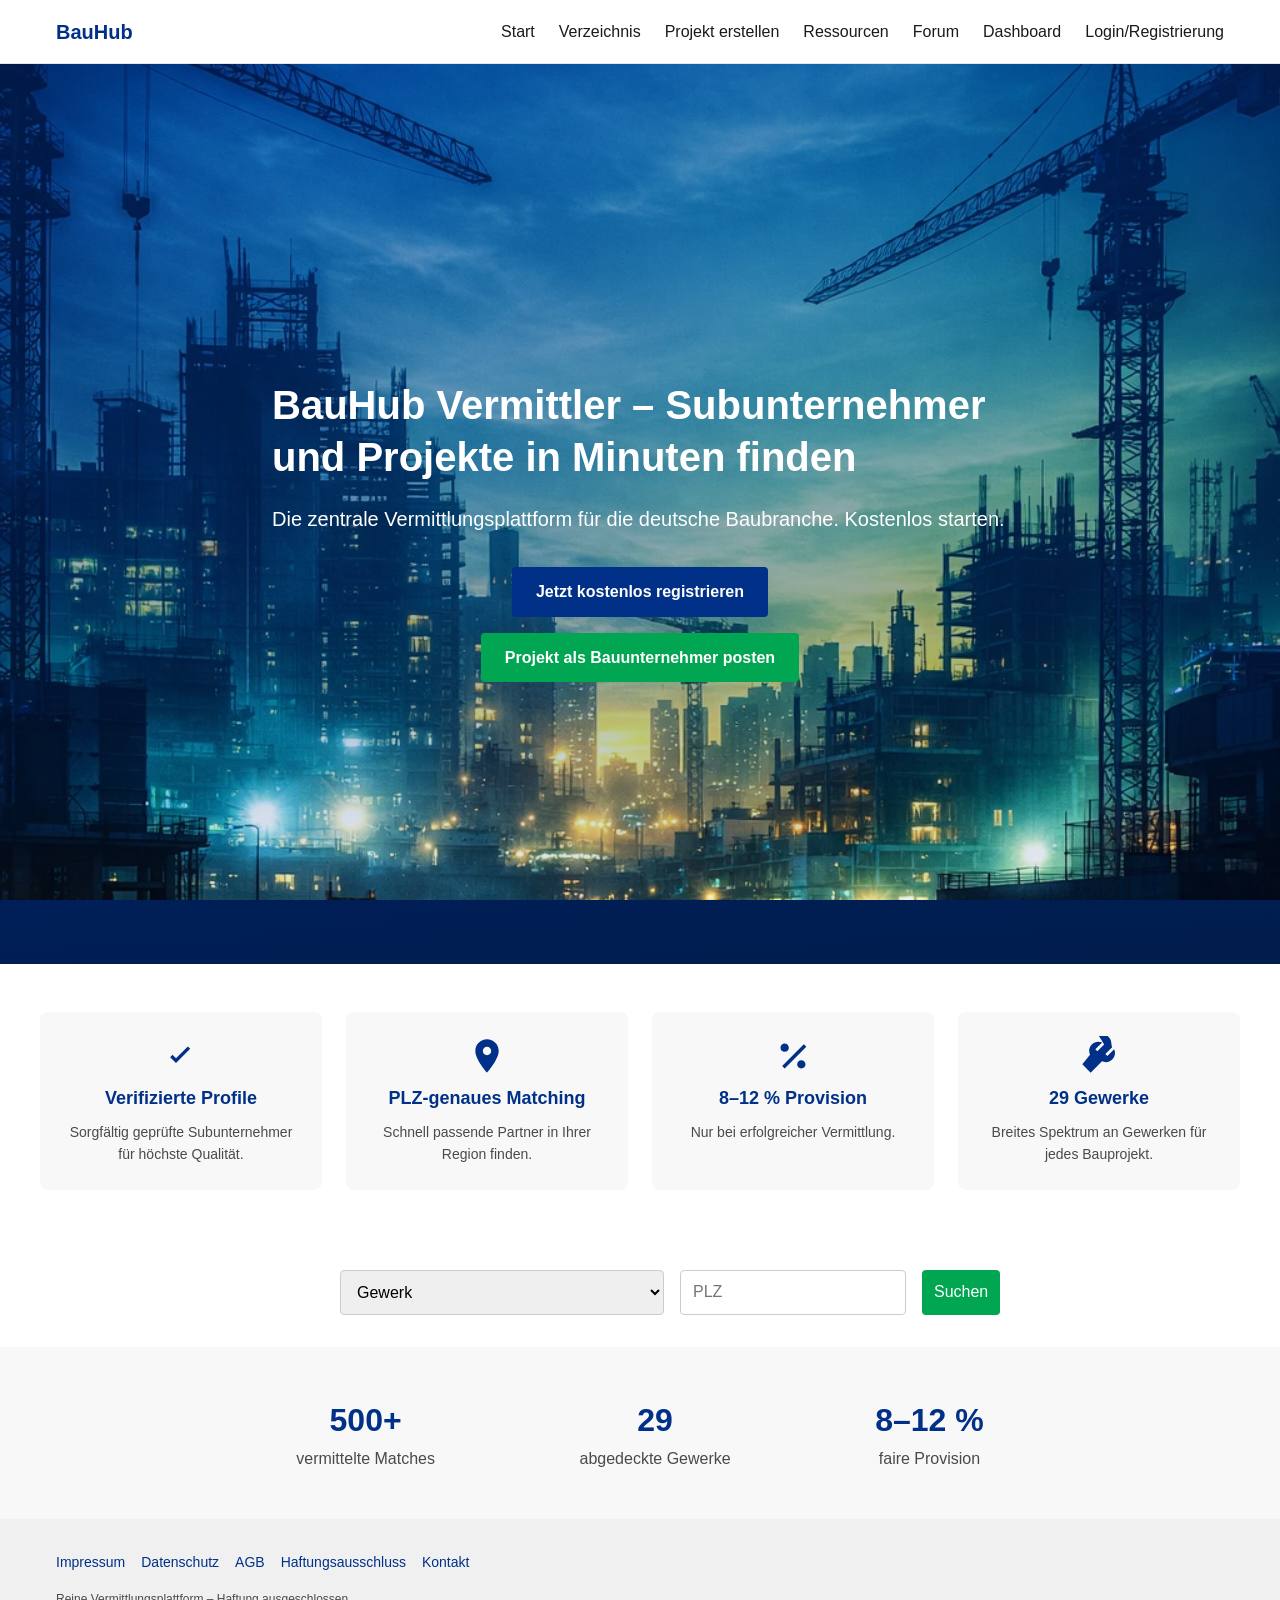
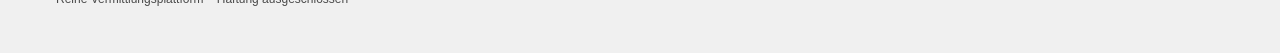
==== index.html @ 96013dd5 "Initial BauHub commit" ====
<!DOCTYPE html>
<html lang="de">
<head>
  <meta charset="UTF-8">
  <meta http-equiv="X-UA-Compatible" content="IE=edge">
  <meta name="viewport" content="width=device-width, initial-scale=1.0">
  <meta name="description" content="BauHub Vermittler – die zentrale Plattform für die Vermittlung von Subunternehmern und Bauprojekten in der deutschen Baubranche.">
  <title>BauHub Vermittler – Startseite</title>
  <link rel="stylesheet" href="css/style.css">
  <!-- Open Graph for social sharing -->
  <meta property="og:title" content="BauHub Vermittler">
  <meta property="og:description" content="Finde Subunternehmer und Bauprojekte in Minuten – PLZ-genaues Matching, verifizierte Profile und transparente Provision.">
  <meta property="og:image" content="images/hero-bg.png">
  <meta property="og:type" content="website">
  <meta property="og:url" content="/">
</head>
<body>
  <!-- Header -->
  <header role="banner">
    <div class="container nav">
      <a href="index.html" class="nav-logo">BauHub</a>
      <button class="nav-toggle" aria-label="Menü öffnen" aria-controls="primary-menu" aria-expanded="false">☰</button>
      <nav id="primary-menu" class="nav-menu" aria-label="Hauptmenü">
        <a href="index.html" aria-current="page">Start</a>
        <a href="verzeichnis.html">Verzeichnis</a>
        <a href="projekt-erstellen.html">Projekt erstellen</a>
        <a href="ressourcen.html">Ressourcen</a>
        <a href="forum.html">Forum</a>
        <a href="dashboard.html">Dashboard</a>
        <a href="login.html">Login/Registrierung</a>
      </nav>
    </div>
  </header>

  <!-- Hero Section -->
  <section class="hero" aria-labelledby="hero-heading">
    <div class="hero-content">
      <h1 id="hero-heading">BauHub Vermittler – Subunternehmer und Projekte in Minuten finden</h1>
      <p>Die zentrale Vermittlungsplattform für die deutsche Baubranche. Kostenlos starten.</p>
      <div class="cta">
        <a href="login.html" class="btn btn-primary" role="button">Jetzt kostenlos registrieren</a>
        <a href="projekt-erstellen.html" class="btn btn-accent" role="button">Projekt als Bauunternehmer posten</a>
      </div>
    </div>
  </section>

  <!-- Trust / Value Proposition Section -->
  <section class="trust-section">
    <div class="trust-grid">
      <div class="trust-card">
        <!-- Simple check icon -->
        <svg viewBox="0 0 24 24" aria-hidden="true" focusable="false"><path d="M9 16.2l-3.5-3.5 1.4-1.4L9 13.4l7.1-7.1 1.4 1.4z"></path></svg>
        <h3>Verifizierte Profile</h3>
        <p>Sorgfältig geprüfte Subunternehmer für höchste Qualität.</p>
      </div>
      <div class="trust-card">
        <!-- Map marker icon -->
        <svg viewBox="0 0 24 24" aria-hidden="true" focusable="false"><path d="M12 2C8.1 2 5 5.1 5 9c0 5.2 7 13 7 13s7-7.8 7-13c0-3.9-3.1-7-7-7zm0 9.5c-1.4 0-2.5-1.1-2.5-2.5S10.6 6.5 12 6.5s2.5 1.1 2.5 2.5S13.4 11.5 12 11.5z"></path></svg>
        <h3>PLZ‑genaues Matching</h3>
        <p>Schnell passende Partner in Ihrer Region finden.</p>
      </div>
      <div class="trust-card">
        <!-- Percent icon -->
        <svg viewBox="0 0 24 24" aria-hidden="true" focusable="false"><path d="M18.5 5l-13 13 1.5 1.5 13-13L18.5 5zM7 9.5C8.4 9.5 9.5 8.4 9.5 7S8.4 4.5 7 4.5 4.5 5.6 4.5 7 5.6 9.5 7 9.5zm10 10c1.4 0 2.5-1.1 2.5-2.5S18.4 14.5 17 14.5 14.5 15.6 14.5 17s1.1 2.5 2.5 2.5z"></path></svg>
        <h3>8–12 % Provision</h3>
        <p>Nur bei erfolgreicher Vermittlung.</p>
      </div>
      <div class="trust-card">
        <!-- Tools icon -->
        <svg viewBox="0 0 24 24" aria-hidden="true" focusable="false"><path d="M15.1 5.1c-.1 0-.1 0 0 0L11 9.2l-1.2-1.2 4.1-4.1c-.7-.3-1.5-.5-2.3-.5-3 0-5.5 2.5-5.5 5.5 0 .8.2 1.6.5 2.3L2 17l5 5 6.8-6.8c.7.3 1.5.5 2.3.5 3 0 5.5-2.5 5.5-5.5 0-.8-.2-1.6-.5-2.3l-4.1 4.1-1.2-1.2 4.1-4.1c-.3-.7-.5-1.5-.5-2.3 0-3-2.5-5.5-5.5-5.5-.8 0-1.6.2-2.3.5z"></path></svg>
        <h3>29 Gewerke</h3>
        <p>Breites Spektrum an Gewerken für jedes Bauprojekt.</p>
      </div>
    </div>
  </section>

  <!-- Search Section -->
  <section class="search-section" aria-labelledby="search-heading">
    <h2 id="search-heading" class="sr-only">Sofort nach Gewerken suchen</h2>
    <form class="search-form" role="search" action="verzeichnis.html" method="get">
      <select name="gewerk" aria-label="Gewerk auswählen">
        <option value="">Gewerk</option>
        <option value="Mauerer">Mauerer</option>
        <option value="Betonbauer">Beton- und Stahlbetonbauer</option>
        <option value="Zimmerer">Zimmerer</option>
        <option value="Dachdecker">Dachdecker</option>
        <option value="Elektriker">Elektriker</option>
        <option value="Sanitaer">Sanitär-, Heizungs- und Klimatechniker</option>
        <option value="Maler">Maler und Lackierer</option>
        <option value="Fliesenleger">Fliesen-, Platten- und Mosaikleger</option>
        <option value="Tiefbauer">Tiefbauer</option>
        <option value="Strassenbauer">Straßenbauer</option>
        <option value="Geruestbauer">Gerüstbauer</option>
        <option value="Tischler">Tischler</option>
        <option value="Stahlbauer">Stahl- und Metallbauer</option>
        <option value="Glasbauer">Glasbauer</option>
        <option value="Bodenleger">Bodenleger</option>
        <option value="Putzer">Putzer</option>
        <option value="Stuckateur">Stuckateur</option>
        <option value="Schlosser">Schlosser</option>
        <option value="Klempner">Klempner</option>
        <option value="Gartenbauer">Garten- und Landschaftsbauer</option>
        <option value="Rohrleitungsbauer">Rohrleitungsbauer</option>
        <option value="Isolierer">Isolierer</option>
        <option value="Fassadenbauer">Fassadenbauer</option>
        <option value="Energieberater">Energieberater</option>
        <option value="Nachhaltigkeitsberater">Nachhaltigkeitsberater</option>
        <option value="Baugeraete">Baugeräteführer</option>
        <option value="Statiker">Statiker / Tragwerksplanung</option>
        <option value="Altbausanierung">Altbausanierung</option>
        <option value="Bauleitung">Bauleitung</option>
      </select>
      <input type="text" name="plz" placeholder="PLZ" aria-label="Postleitzahl">
      <button type="submit">Suchen</button>
    </form>
  </section>

  <!-- Stats Section -->
  <section class="stats-section">
    <div class="stats-grid">
      <div>
        <div class="stat">500+</div>
        <div class="stat-label">vermittelte Matches</div>
      </div>
      <div>
        <div class="stat">29</div>
        <div class="stat-label">abgedeckte Gewerke</div>
      </div>
      <div>
        <div class="stat">8–12 %</div>
        <div class="stat-label">faire Provision</div>
      </div>
    </div>
  </section>

  <!-- Footer -->
  <footer role="contentinfo">
    <div class="container">
      <nav class="footer-links" aria-label="Footer">
        <a href="impressum.html">Impressum</a>
        <a href="datenschutz.html">Datenschutz</a>
        <a href="agb.html">AGB</a>
        <a href="haftungsausschluss.html">Haftungsausschluss</a>
        <a href="contact.html">Kontakt</a>
      </nav>
      <p class="disclaimer">Reine Vermittlungsplattform – Haftung ausgeschlossen</p>
    </div>
  </footer>

  <script>
    // Mobile navigation toggle
    const navToggle = document.querySelector('.nav-toggle');
    const navMenu = document.querySelector('.nav-menu');
    navToggle.addEventListener('click', () => {
      const expanded = navToggle.getAttribute('aria-expanded') === 'true' || false;
      navToggle.setAttribute('aria-expanded', !expanded);
      navMenu.classList.toggle('hidden');
    });
  </script>
</body>
</html>
---- css/style.css ----
/*
 * BauHub Vermittler – global stylesheet
 *
 * This stylesheet defines the colour palette, typography and
 * responsive layout rules for the BauHub Vermittler website.
 * It follows a mobile‑first approach and provides breakpoints
 * at 768 px (tablet) and 1024 px (desktop). All fonts use the
 * Inter typeface and relative units for scalability. WCAG 2.2
 * Level AA contrast ratios are taken into account throughout.
 */

/* Colour variables */
:root {
  --primary: #003087; /* Bau‑Blau */
  --accent: #00A651; /* Grüner Akzent für Nachhaltigkeit */
  --neutral: #4A4A4A; /* Grau für Textelemente */
  --bg: #FFFFFF; /* Hintergrund weiss */
  --text: #1A1A1A; /* Primäre Textfarbe */
  --link-hover: #00A651;

  /* Additional colours for gradient animation */
  --primary-dark: #001f5b;
  --blue-darker: #001a40;
}

/* Typography */
@import url('https://fonts.googleapis.com/css2?family=Inter:wght@400;700&family=Poppins:wght@400;700&display=swap');

html {
  font-size: 100%; /* 16px default */
  box-sizing: border-box;
}

*, *::before, *::after {
  box-sizing: inherit;
}

body {
  margin: 0;
  padding: 0;
  font-family: 'Inter', sans-serif;
  font-size: 1rem;
  line-height: 1.6;
  /* Use a subtle animated gradient background across all pages with only blue tones */
  background: linear-gradient(-45deg, var(--primary), var(--primary-dark), var(--blue-darker), var(--primary-dark));
  background-size: 400% 400%;
  animation: bodyGradient 20s ease infinite;
  color: var(--text);
  min-height: 100vh;
  display: flex;
  flex-direction: column;
}

/* Headings use Poppins for a refined appearance */
h1, h2, h3, h4, h5, h6 {
  font-family: 'Poppins', sans-serif;
  color: var(--primary);
}

@keyframes bodyGradient {
  0% {
    background-position: 0% 50%;
  }
  50% {
    background-position: 100% 50%;
  }
  100% {
    background-position: 0% 50%;
  }
}

a {
  color: var(--primary);
  text-decoration: none;
  transition: color 0.2s ease;
}

a:hover,
a:focus {
  color: var(--link-hover);
}

/* Header / Navigation */
header {
  position: sticky;
  top: 0;
  height: 4rem; /* 64 px */
  background-color: var(--bg);
  border-bottom: 1px solid #e5e5e5;
  display: flex;
  align-items: center;
  z-index: 1000;
}

.container {
  width: 100%;
  max-width: 1200px;
  margin: 0 auto;
  padding: 0 1rem;
}

.nav {
  display: flex;
  align-items: center;
  justify-content: space-between;
}

.nav-logo {
  font-size: 1.25rem;
  font-weight: 700;
  color: var(--primary);
}

/* When the logo contains an image, constrain its height for consistent navigation appearance */
.nav-logo img {
  height: 2.5rem;
  width: auto;
  display: inline-block;
  vertical-align: middle;
}

.nav-menu {
  display: none;
  flex-direction: column;
  gap: 1rem;
}

.nav-menu a {
  font-weight: 500;
  color: var(--text);
}

.nav-toggle {
  font-size: 1.5rem;
  cursor: pointer;
  border: none;
  background: none;
  color: var(--primary);
}

/* Desktop menu */
@media (min-width: 768px) {
  .nav-menu {
    display: flex;
    flex-direction: row;
    gap: 1.5rem;
  }
  .nav-toggle {
    display: none;
  }
}

/* Hero section */
.hero {
  position: relative;
  /* High‑end hero with background image and animated gradient overlay */
  background-image: url('../images/hero-highend.webp');
  background-size: cover;
  background-position: center;
  background-attachment: fixed;
  color: #fff;
  min-height: 100vh;
  display: flex;
  align-items: center;
  justify-content: center;
  text-align: center;
  padding: 4rem 1rem;
  overflow: hidden;
}

@media (min-width: 768px) {
  .hero {
    text-align: left;
  }
}

.hero::before {
  content: "";
  position: absolute;
  top: 0;
  left: 0;
  right: 0;
  bottom: 0;
  /* Blue gradient overlay fading out towards the bottom to reveal more of the background image */
  background: linear-gradient(to bottom, rgba(0,48,135,0.8) 0%, rgba(0,48,135,0.6) 60%, rgba(0,48,135,0) 100%);
  opacity: 0.65;
}

@keyframes heroGradient {
  0% {
    background-position: 0% 50%;
  }
  50% {
    background-position: 100% 50%;
  }
  100% {
    background-position: 0% 50%;
  }
}

.hero-content {
  position: relative;
  max-width: 800px;
  padding: 2rem;
}

.hero h1 {
  font-family: 'Poppins', sans-serif;
  font-size: 2.5rem;
  line-height: 1.3;
  margin-bottom: 1rem;
  font-weight: 700;
  color: #fff;
}

.hero p {
  font-size: 1.25rem;
  margin-bottom: 2rem;
  color: #fff;
}

.hero .cta {
  display: flex;
  flex-direction: column;
  gap: 1rem;
  align-items: center;
}

.btn {
  display: inline-flex;
  align-items: center;
  justify-content: center;
  padding: 0.75rem 1.5rem;
  font-size: 1rem;
  font-weight: 600;
  border-radius: 4px;
  border: none;
  cursor: pointer;
  transition: background-color 0.3s ease;
}

.btn-primary {
  background-color: var(--primary);
  color: #fff;
}

.btn-primary:hover {
  background-color: #002060;
}

.btn-accent {
  background-color: var(--accent);
  color: #fff;
}

.btn-accent:hover {
  background-color: #008c47;
}

/* Trust section */
.trust-section {
  background-color: var(--bg);
  padding: 3rem 1rem;
}

.trust-grid {
  display: grid;
  grid-template-columns: repeat(1, 1fr);
  gap: 1.5rem;
  max-width: 1200px;
  margin: 0 auto;
}

.trust-card {
  background-color: #f8f8f8;
  padding: 1.5rem;
  border-radius: 8px;
  display: flex;
  flex-direction: column;
  align-items: center;
  text-align: center;
  gap: 0.5rem;
}

.trust-card svg {
  width: 2.5rem;
  height: 2.5rem;
  fill: var(--primary);
}

.trust-card h3 {
  margin: 0;
  font-size: 1.125rem;
  font-weight: 600;
}

.trust-card p {
  margin: 0;
  font-size: 0.875rem;
  color: var(--neutral);
}

@media (min-width: 768px) {
  .trust-grid {
    grid-template-columns: repeat(2, 1fr);
  }
}

@media (min-width: 1024px) {
  .trust-grid {
    grid-template-columns: repeat(4, 1fr);
  }
}

/* Search section */
.search-section {
  padding: 2rem 1rem;
  background-color: var(--bg);
  display: flex;
  justify-content: center;
}

.search-form {
  display: flex;
  flex-direction: column;
  gap: 1rem;
  width: 100%;
  max-width: 600px;
}

.search-form select,
.search-form input[type="text"],
.search-form button {
  padding: 0.75rem;
  border: 1px solid #ccc;
  border-radius: 4px;
  font-size: 1rem;
}

.search-form button {
  background-color: var(--accent);
  color: #fff;
  border: none;
  cursor: pointer;
}

.search-form button:hover {
  background-color: #008c47;
}

@media (min-width: 768px) {
  .search-form {
    flex-direction: row;
  }
  .search-form select,
  .search-form input[type="text"],
  .search-form button {
    flex: 1;
  }
  .search-form button {
    max-width: 150px;
  }
}

/* Stats section */
.stats-section {
  padding: 3rem 1rem;
  background-color: #f8f8f8;
  text-align: center;
}

.stats-grid {
  display: flex;
  flex-direction: column;
  gap: 2rem;
  max-width: 800px;
  margin: 0 auto;
}

.stat {
  font-size: 2rem;
  font-weight: 700;
  color: var(--primary);
}

.stat-label {
  font-size: 1rem;
  color: var(--neutral);
}

@media (min-width: 768px) {
  .stats-grid {
    flex-direction: row;
    justify-content: space-around;
  }
}

/* Footer */
footer {
  margin-top: auto;
  background-color: #f0f0f0;
  padding: 2rem 1rem;
  font-size: 0.875rem;
  color: var(--neutral);
}

/* Verzeichnis Page */
.directory {
  display: flex;
  flex-direction: column;
}

.sidebar {
  background-color: #f8f8f8;
  padding: 1rem;
  border-bottom: 1px solid #e5e5e5;
}

.filter-group {
  margin-bottom: 1rem;
}

.filter-group label {
  display: block;
  margin-bottom: 0.5rem;
  font-weight: 600;
}

.filter-group select,
.filter-group input,
.filter-group button {
  width: 100%;
  padding: 0.5rem;
  border: 1px solid #ccc;
  border-radius: 4px;
  font-size: 1rem;
}

.directory-content {
  padding: 1rem;
}

/* Heading on pages with dark gradient backgrounds */
.directory-content > h1,
.dashboard-container > h1,
.forum-container > h1,
.profile-container > h1,
.auth-container > h1,
.wizard > h1 {
  color: #fff;
}

.cards-grid {
  display: grid;
  grid-template-columns: repeat(1, 1fr);
  gap: 1rem;
}

.card {
  background-color: #fff;
  border: 1px solid #e5e5e5;
  border-radius: 8px;
  overflow: hidden;
  display: flex;
  flex-direction: column;
}

.card img {
  width: 100%;
  height: 0;
  padding-bottom: 56.25%; /* 16:9 Ratio */
  object-fit: cover;
}

.card-content {
  padding: 1rem;
  display: flex;
  flex-direction: column;
  gap: 0.5rem;
}

.badges {
  display: flex;
  flex-wrap: wrap;
  gap: 0.25rem;
}

.badge {
  background-color: var(--primary);
  color: #fff;
  padding: 0.25rem 0.5rem;
  border-radius: 4px;
  font-size: 0.75rem;
}

.rating {
  color: var(--accent);
  font-size: 0.875rem;
}

.availability {
  font-size: 0.875rem;
  color: var(--neutral);
}

.card button {
  margin-top: auto;
  align-self: flex-start;
  padding: 0.5rem 1rem;
  background-color: var(--accent);
  color: #fff;
  border: none;
  border-radius: 4px;
  cursor: pointer;
}

.card button:hover {
  background-color: #008c47;
}

@media (min-width: 768px) {
  .directory {
    flex-direction: row;
  }
  .sidebar {
    width: 280px;
    border-right: 1px solid #e5e5e5;
    border-bottom: none;
    height: 100vh;
    position: sticky;
    top: 4rem; /* below header */
  }
  .directory-content {
    flex: 1;
  }
  .cards-grid {
    grid-template-columns: repeat(2, 1fr);
  }
}

@media (min-width: 1024px) {
  .cards-grid {
    grid-template-columns: repeat(3, 1fr);
  }
}

footer .footer-links {
  display: flex;
  flex-direction: column;
  gap: 0.5rem;
  margin-bottom: 1rem;
}

footer .footer-links a {
  color: var(--primary);
  font-weight: 500;
}

footer .disclaimer {
  font-size: 0.75rem;
}

@media (min-width: 768px) {
  footer .footer-links {
    flex-direction: row;
    gap: 1rem;
  }
}

/* Utility classes */
.hidden {
  display: none;
}

/* Wizard for Projekt erstellen */
.wizard {
  max-width: 800px;
  margin: 0 auto;
  padding: 1rem;
}

.step-indicator {
  display: flex;
  justify-content: space-between;
  margin-bottom: 1.5rem;
}

.step-indicator div {
  flex: 1;
  text-align: center;
  position: relative;
}

.step-indicator div::before {
  content: attr(data-step);
  display: inline-block;
  width: 2rem;
  height: 2rem;
  line-height: 2rem;
  border-radius: 50%;
  background-color: #e0e0e0;
  color: var(--text);
  margin-bottom: 0.25rem;
}

.step-indicator div.active::before {
  background-color: var(--accent);
  color: #fff;
}

.step-indicator div + div::after {
  content: '';
  position: absolute;
  top: 1rem;
  left: -50%;
  width: 100%;
  height: 2px;
  background-color: #e0e0e0;
  z-index: -1;
}

.step-indicator div.active + div::after {
  background-color: var(--accent);
}

.wizard form {
  display: flex;
  flex-direction: column;
  gap: 1rem;
}

.wizard label {
  font-weight: 600;
}

.wizard input[type="text"],
.wizard input[type="number"],
.wizard input[type="date"],
.wizard input[type="file"],
.wizard select,
.wizard textarea {
  width: 100%;
  padding: 0.5rem;
  border: 1px solid #ccc;
  border-radius: 4px;
  font-size: 1rem;
}

.wizard textarea {
  min-height: 120px;
  resize: vertical;
}

.wizard .buttons {
  display: flex;
  justify-content: space-between;
  margin-top: 1rem;
}

.wizard .buttons button {
  padding: 0.75rem 1.5rem;
  border: none;
  border-radius: 4px;
  font-size: 1rem;
  font-weight: 600;
  cursor: pointer;
}

.wizard .buttons .btn-prev {
  background-color: #ccc;
  color: var(--text);
}

.wizard .buttons .btn-next,
.wizard .buttons .btn-submit {
  background-color: var(--primary);
  color: #fff;
}

.wizard .buttons .btn-next:hover,
.wizard .buttons .btn-submit:hover {
  background-color: #002060;
}

/* Projekt Detail */
.project-header {
  background-color: #f8f8f8;
  padding: 1rem;
  border-bottom: 1px solid #e5e5e5;
}

.project-header h1 {
  margin: 0;
  font-size: 1.5rem;
  font-weight: 700;
}

.project-meta {
  display: flex;
  flex-wrap: wrap;
  gap: 1rem;
  margin-top: 0.5rem;
}

.project-meta span {
  font-size: 0.875rem;
  color: var(--neutral);
}

.project-body {
  padding: 1rem;
  max-width: 800px;
  margin: 0 auto;
}

.carousel {
  display: flex;
  overflow-x: auto;
  gap: 1rem;
  margin-bottom: 1rem;
}
.carousel img {
  width: 300px;
  height: 180px;
  object-fit: cover;
  border-radius: 8px;
}

.requirements {
  list-style-type: disc;
  padding-left: 1.5rem;
}

.apply-btn {
  padding: 0.75rem 1.5rem;
  background-color: var(--accent);
  color: #fff;
  border: none;
  border-radius: 4px;
  cursor: pointer;
}

.apply-btn:hover {
  background-color: #008c47;
}

.modal {
  position: fixed;
  top: 0;
  left: 0;
  width: 100%;
  height: 100%;
  background-color: rgba(0, 0, 0, 0.6);
  display: flex;
  align-items: center;
  justify-content: center;
  z-index: 2000;
}

.modal-content {
  background-color: #fff;
  padding: 1.5rem;
  border-radius: 8px;
  max-width: 500px;
  width: 100%;
}

.modal-content textarea {
  width: 100%;
  min-height: 100px;
  margin-bottom: 1rem;
}

.modal-content .modal-actions {
  display: flex;
  justify-content: flex-end;
  gap: 1rem;
}

.modal-content button {
  padding: 0.5rem 1rem;
  border: none;
  border-radius: 4px;
  font-size: 1rem;
  cursor: pointer;
}

.modal-content .btn-cancel {
  background-color: #ccc;
}

.modal-content .btn-submit {
  background-color: var(--primary);
  color: #fff;
}

/* Forum */
.forum-container {
  max-width: 1000px;
  margin: 0 auto;
  padding: 1rem;
}

.forum-tabs {
  display: flex;
  border-bottom: 1px solid #e5e5e5;
  margin-bottom: 1rem;
}

.forum-tabs button {
  flex: 1;
  padding: 0.75rem 1rem;
  background: none;
  border: none;
  font-weight: 600;
  cursor: pointer;
  border-bottom: 3px solid transparent;
}

.forum-tabs button.active {
  border-color: var(--accent);
  color: var(--accent);
}

.forum-thread {
  border: 1px solid #e5e5e5;
  border-radius: 8px;
  padding: 1rem;
  margin-bottom: 1rem;
  background-color: #fff;
}

.forum-thread h3 {
  margin-top: 0;
  margin-bottom: 0.5rem;
}

.forum-thread p {
  margin: 0;
}

.new-post {
  margin-top: 2rem;
}
.new-post input[type="text"],
.new-post textarea {
  width: 100%;
  padding: 0.5rem;
  border: 1px solid #ccc;
  border-radius: 4px;
  margin-bottom: 0.5rem;
}

.new-post button {
  padding: 0.5rem 1rem;
  background-color: var(--primary);
  color: #fff;
  border: none;
  border-radius: 4px;
  cursor: pointer;
}
.new-post button:hover {
  background-color: #002060;
}

/* Dashboard */
.dashboard-container {
  max-width: 1000px;
  margin: 0 auto;
  padding: 1rem;
}

.dashboard-tabs {
  display: flex;
  border-bottom: 1px solid #e5e5e5;
  margin-bottom: 1rem;
}

.dashboard-tabs button {
  flex: 1;
  padding: 0.75rem 1rem;
  background: none;
  border: none;
  font-weight: 600;
  cursor: pointer;
  border-bottom: 3px solid transparent;
}

.dashboard-tabs button.active {
  border-color: var(--accent);
  color: var(--accent);
}

.dashboard-panel {
  display: none;
}

.dashboard-panel.active {
  display: block;
}

table {
  width: 100%;
  border-collapse: collapse;
}

table th, table td {
  padding: 0.75rem;
  border: 1px solid #e5e5e5;
  text-align: left;
}

table th {
  background-color: #f8f8f8;
  font-weight: 600;
}

.premium-banner {
  margin: 1rem 0;
  padding: 1rem;
  background-color: #fff4e5;
  border-left: 4px solid #f5a623;
  border-radius: 4px;
}

.premium-banner h2 {
  margin-top: 0;
  margin-bottom: 0.5rem;
}

/* Login / Registrierung */
.auth-container {
  max-width: 600px;
  margin: 0 auto;
  padding: 1rem;
}

.auth-tabs {
  display: flex;
  border-bottom: 1px solid #e5e5e5;
  margin-bottom: 1rem;
}

.auth-tabs button {
  flex: 1;
  padding: 0.75rem 1rem;
  background: none;
  border: none;
  font-weight: 600;
  cursor: pointer;
  border-bottom: 3px solid transparent;
}

.auth-tabs button.active {
  border-color: var(--accent);
  color: var(--accent);
}

.auth-panel {
  display: none;
}

.auth-panel.active {
  display: block;
}

.auth-panel form {
  display: flex;
  flex-direction: column;
  gap: 0.75rem;
}

.auth-panel form input,
.auth-panel form select {
  padding: 0.5rem;
  border: 1px solid #ccc;
  border-radius: 4px;
  font-size: 1rem;
}

.auth-panel form label {
  font-weight: 600;
}

.auth-panel form button {
  padding: 0.75rem 1.5rem;
  background-color: var(--primary);
  color: #fff;
  border: none;
  border-radius: 4px;
  cursor: pointer;
}

.auth-panel form button:hover {
  background-color: #002060;
}

/* Profil Seiten */
.profile-container {
  max-width: 800px;
  margin: 0 auto;
  padding: 1rem;
}

.profile-header {
  display: flex;
  flex-direction: column;
  align-items: center;
  text-align: center;
  gap: 1rem;
  margin-bottom: 2rem;
}

.profile-header img {
  width: 150px;
  height: 150px;
  border-radius: 50%;
  object-fit: cover;
}

.references {
  display: grid;
  grid-template-columns: repeat(1, 1fr);
  gap: 1rem;
}

.reference-card {
  background-color: #f8f8f8;
  padding: 1rem;
  border-radius: 8px;
}

.ratings {
  margin-top: 1rem;
}

.ratings span {
  color: var(--accent);
  font-size: 1.25rem;
}

@media (min-width: 768px) {
  .references {
    grid-template-columns: repeat(2, 1fr);
  }
}

.sr-only {
  position: absolute;
  width: 1px;
  height: 1px;
  padding: 0;
  margin: -1px;
  overflow: hidden;
  clip: rect(0, 0, 0, 0);
  white-space: nowrap;
  border: 0;
}
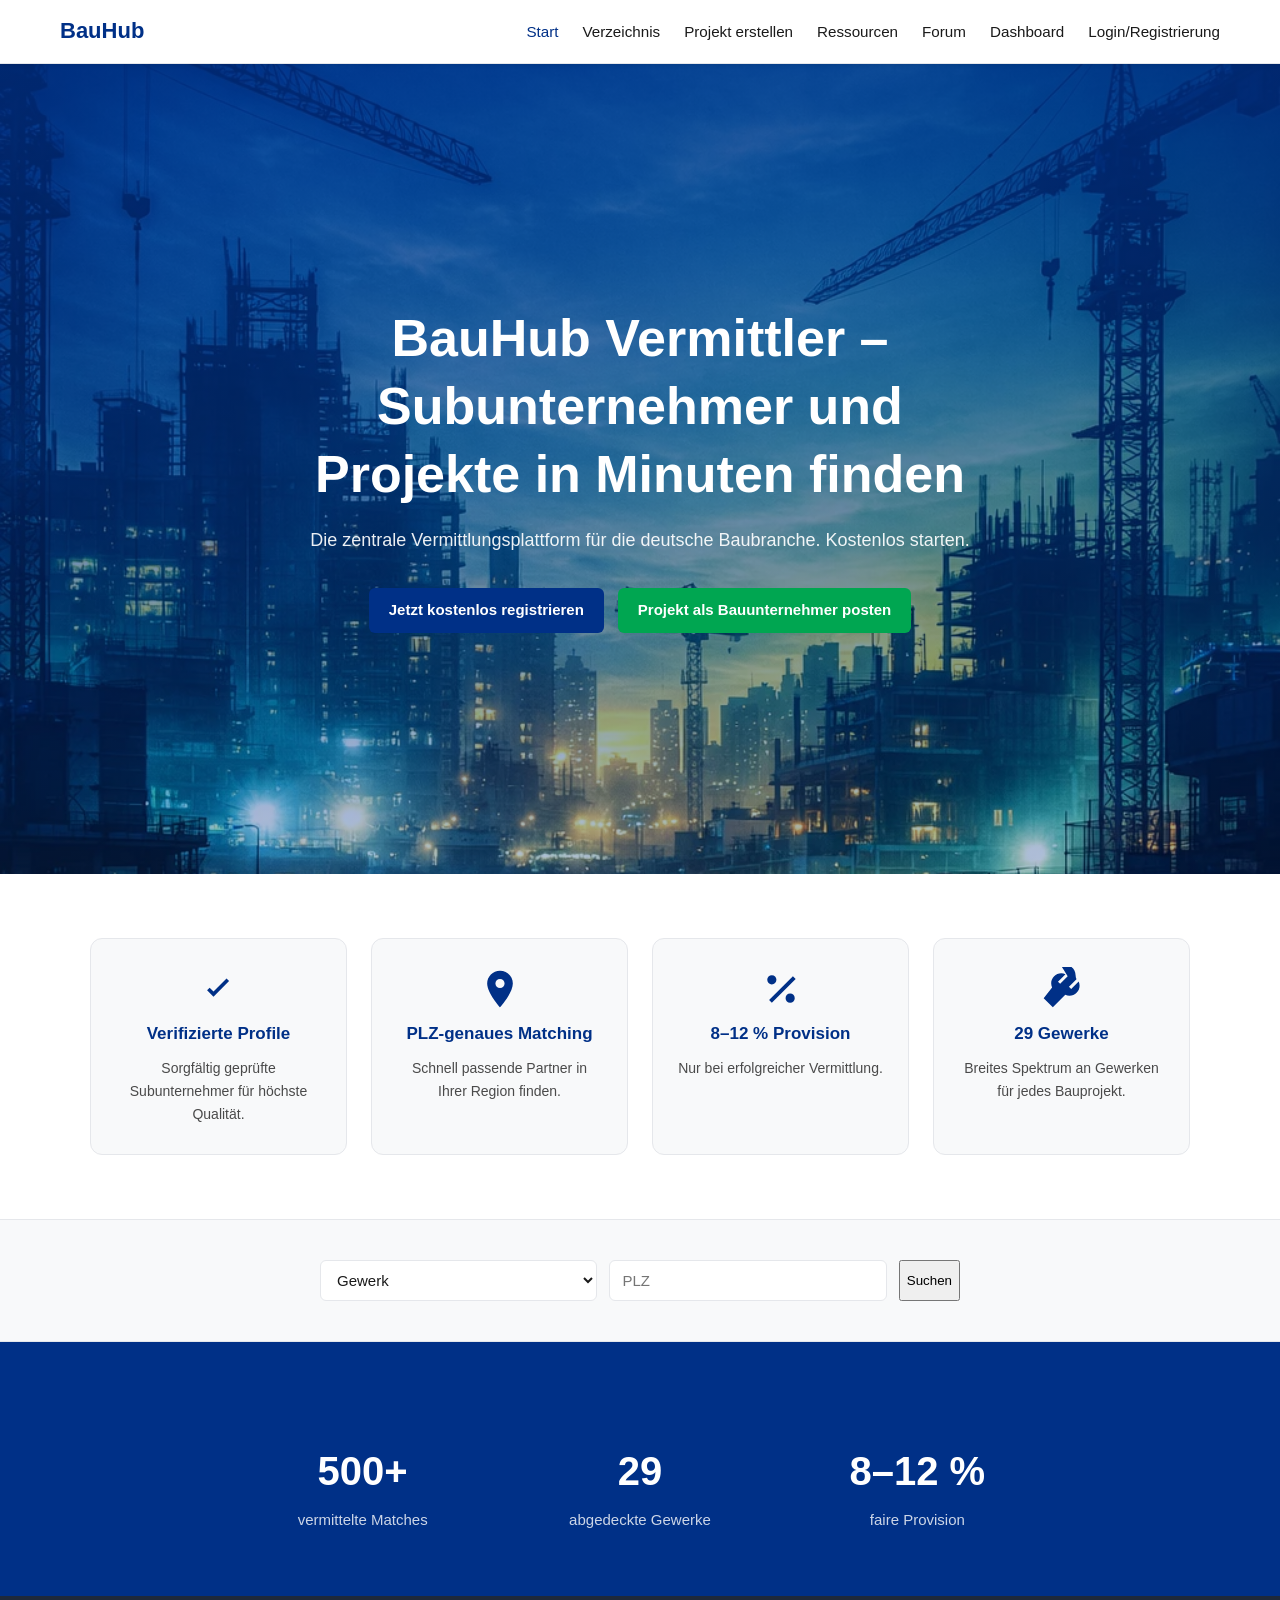
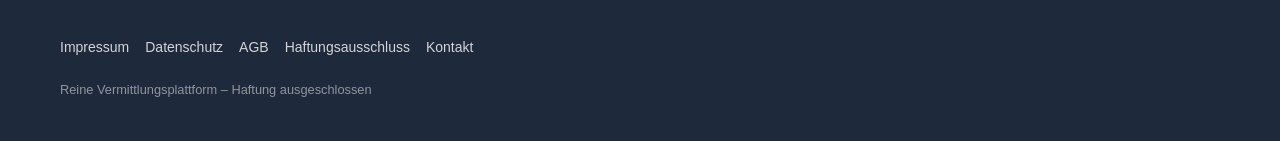
==== commit 240bb452: "Vollständige UI-Überarbeitung: Lesbarkeit, Struktur, Bugfixes - CSS komplett überarbeitet: konsisten" ====
--- a/index.html
+++ b/index.html
@@ -154,7 +154,7 @@
     navToggle.addEventListener('click', () => {
       const expanded = navToggle.getAttribute('aria-expanded') === 'true' || false;
       navToggle.setAttribute('aria-expanded', !expanded);
-      navMenu.classList.toggle('hidden');
+      navMenu.classList.toggle('open');
     });
   </script>
 </body>
--- a/css/style.css
+++ b/css/style.css
@@ -1,133 +1,142 @@
 /*
- * BauHub Vermittler – global stylesheet
- *
- * This stylesheet defines the colour palette, typography and
- * responsive layout rules for the BauHub Vermittler website.
- * It follows a mobile‑first approach and provides breakpoints
- * at 768 px (tablet) and 1024 px (desktop). All fonts use the
- * Inter typeface and relative units for scalability. WCAG 2.2
- * Level AA contrast ratios are taken into account throughout.
+ * BauHub – Globales Stylesheet
+ * Mobile-first, WCAG 2.2 AA Kontrast, Inter + Poppins
  */
 
-/* Colour variables */
+/* ── Farben ─────────────────────────────────────────── */
 :root {
-  --primary: #003087; /* Bau‑Blau */
-  --accent: #00A651; /* Grüner Akzent für Nachhaltigkeit */
-  --neutral: #4A4A4A; /* Grau für Textelemente */
-  --bg: #FFFFFF; /* Hintergrund weiss */
-  --text: #1A1A1A; /* Primäre Textfarbe */
-  --link-hover: #00A651;
-
-  /* Additional colours for gradient animation */
+  --primary:      #003087;
   --primary-dark: #001f5b;
-  --blue-darker: #001a40;
-}
-
-/* Typography */
-@import url('https://fonts.googleapis.com/css2?family=Inter:wght@400;700&family=Poppins:wght@400;700&display=swap');
-
-html {
-  font-size: 100%; /* 16px default */
-  box-sizing: border-box;
-}
-
-*, *::before, *::after {
-  box-sizing: inherit;
-}
+  --accent:       #00A651;
+  --accent-dark:  #008c47;
+  --neutral:      #4A4A4A;
+  --bg:           #FFFFFF;
+  --bg-subtle:    #F8F9FA;
+  --bg-muted:     #F1F3F5;
+  --text:         #1A1A1A;
+  --text-muted:   #6B7280;
+  --border:       #E5E7EB;
+  --shadow:       0 1px 4px rgba(0,0,0,0.10);
+  --shadow-md:    0 4px 16px rgba(0,0,0,0.12);
+  --radius:       6px;
+  --radius-lg:    12px;
+}
+
+/* ── Basis ───────────────────────────────────────────── */
+@import url('https://fonts.googleapis.com/css2?family=Inter:wght@400;500;600&family=Poppins:wght@600;700&display=swap');
+
+html { font-size: 100%; box-sizing: border-box; scroll-behavior: smooth; }
+*, *::before, *::after { box-sizing: inherit; }
 
 body {
   margin: 0;
   padding: 0;
   font-family: 'Inter', sans-serif;
   font-size: 1rem;
-  line-height: 1.6;
-  /* Use a subtle animated gradient background across all pages with only blue tones */
-  background: linear-gradient(-45deg, var(--primary), var(--primary-dark), var(--blue-darker), var(--primary-dark));
+  line-height: 1.65;
+  color: var(--text);
+  background: linear-gradient(-45deg, var(--primary), var(--primary-dark), #001a40, var(--primary-dark));
   background-size: 400% 400%;
   animation: bodyGradient 20s ease infinite;
-  color: var(--text);
   min-height: 100vh;
   display: flex;
   flex-direction: column;
 }
 
-/* Headings use Poppins for a refined appearance */
+@keyframes bodyGradient {
+  0%   { background-position: 0% 50%; }
+  50%  { background-position: 100% 50%; }
+  100% { background-position: 0% 50%; }
+}
+
 h1, h2, h3, h4, h5, h6 {
   font-family: 'Poppins', sans-serif;
   color: var(--primary);
-}
-
-@keyframes bodyGradient {
-  0% {
-    background-position: 0% 50%;
-  }
-  50% {
-    background-position: 100% 50%;
-  }
-  100% {
-    background-position: 0% 50%;
-  }
-}
-
-a {
-  color: var(--primary);
-  text-decoration: none;
-  transition: color 0.2s ease;
-}
-
-a:hover,
-a:focus {
-  color: var(--link-hover);
-}
-
-/* Header / Navigation */
-header {
-  position: sticky;
-  top: 0;
-  height: 4rem; /* 64 px */
-  background-color: var(--bg);
-  border-bottom: 1px solid #e5e5e5;
-  display: flex;
-  align-items: center;
-  z-index: 1000;
+  line-height: 1.3;
+  margin-top: 0;
+}
+
+a { color: var(--primary); text-decoration: none; transition: color 0.2s; }
+a:hover, a:focus { color: var(--accent); text-decoration: underline; }
+
+img { max-width: 100%; height: auto; display: block; }
+
+/* ── Layout-Wrapper ──────────────────────────────────── */
+main {
+  flex: 1;
+  background: var(--bg);
 }
 
 .container {
   width: 100%;
   max-width: 1200px;
   margin: 0 auto;
-  padding: 0 1rem;
+  padding: 0 1.25rem;
+}
+
+/* ── Header / Navigation ─────────────────────────────── */
+header[role="banner"] {
+  position: sticky;
+  top: 0;
+  height: 4rem;
+  background: var(--bg);
+  border-bottom: 1px solid var(--border);
+  box-shadow: var(--shadow);
+  display: flex;
+  align-items: center;
+  z-index: 1000;
 }
 
 .nav {
   display: flex;
   align-items: center;
   justify-content: space-between;
+  gap: 1rem;
 }
 
 .nav-logo {
-  font-size: 1.25rem;
+  font-family: 'Poppins', sans-serif;
+  font-size: 1.375rem;
   font-weight: 700;
   color: var(--primary);
-}
-
-/* When the logo contains an image, constrain its height for consistent navigation appearance */
-.nav-logo img {
-  height: 2.5rem;
-  width: auto;
-  display: inline-block;
-  vertical-align: middle;
-}
+  text-decoration: none;
+  display: flex;
+  align-items: center;
+  gap: 0.5rem;
+}
+
+.nav-logo img { height: 2.25rem; width: auto; }
 
 .nav-menu {
   display: none;
   flex-direction: column;
-  gap: 1rem;
-}
+  gap: 0.5rem;
+  position: absolute;
+  top: 4rem;
+  left: 0;
+  right: 0;
+  background: var(--bg);
+  border-bottom: 1px solid var(--border);
+  padding: 1rem 1.25rem;
+  box-shadow: var(--shadow-md);
+}
+
+.nav-menu.open { display: flex; }
 
 .nav-menu a {
   font-weight: 500;
   color: var(--text);
+  padding: 0.375rem 0;
+  font-size: 0.95rem;
+  text-decoration: none;
+  border-bottom: 2px solid transparent;
+  transition: color 0.2s, border-color 0.2s;
+}
+
+.nav-menu a:hover,
+.nav-menu a[aria-current="page"] {
+  color: var(--primary);
+  border-color: var(--primary);
 }
 
 .nav-toggle {
@@ -136,186 +145,394 @@
   border: none;
   background: none;
   color: var(--primary);
-}
-
-/* Desktop menu */
+  padding: 0.25rem;
+  line-height: 1;
+}
+
 @media (min-width: 768px) {
   .nav-menu {
-    display: flex;
+    display: flex !important;
     flex-direction: row;
+    position: static;
+    background: none;
+    border: none;
+    padding: 0;
+    box-shadow: none;
     gap: 1.5rem;
   }
-  .nav-toggle {
-    display: none;
-  }
-}
-
-/* Hero section */
+  .nav-menu a { padding: 0; border-bottom: none; }
+  .nav-toggle { display: none; }
+}
+
+/* ── Buttons ─────────────────────────────────────────── */
+.btn {
+  display: inline-flex;
+  align-items: center;
+  justify-content: center;
+  gap: 0.375rem;
+  padding: 0.625rem 1.25rem;
+  font-size: 0.9375rem;
+  font-weight: 600;
+  border-radius: var(--radius);
+  border: none;
+  cursor: pointer;
+  text-decoration: none;
+  transition: background-color 0.2s, transform 0.1s;
+  white-space: nowrap;
+}
+
+.btn:active { transform: scale(0.98); }
+.btn-primary { background: var(--primary); color: #fff; }
+.btn-primary:hover { background: var(--primary-dark); color: #fff; text-decoration: none; }
+.btn-accent  { background: var(--accent);  color: #fff; }
+.btn-accent:hover  { background: var(--accent-dark); color: #fff; text-decoration: none; }
+.btn-outline {
+  background: transparent;
+  color: var(--primary);
+  border: 2px solid var(--primary);
+}
+.btn-outline:hover { background: var(--primary); color: #fff; text-decoration: none; }
+.btn-muted { background: var(--bg-muted); color: var(--neutral); }
+.btn-muted:hover { background: var(--border); }
+.btn-sm { padding: 0.375rem 0.75rem; font-size: 0.8125rem; }
+
+/* ── Formulare ───────────────────────────────────────── */
+label {
+  display: block;
+  font-weight: 600;
+  font-size: 0.9rem;
+  margin-bottom: 0.35rem;
+  color: var(--text);
+}
+
+input[type="text"],
+input[type="email"],
+input[type="password"],
+input[type="number"],
+input[type="date"],
+input[type="file"],
+input[type="range"],
+select,
+textarea {
+  width: 100%;
+  padding: 0.6rem 0.75rem;
+  border: 1.5px solid var(--border);
+  border-radius: var(--radius);
+  font-size: 0.9375rem;
+  font-family: 'Inter', sans-serif;
+  color: var(--text);
+  background: var(--bg);
+  transition: border-color 0.2s, box-shadow 0.2s;
+}
+
+input:focus, select:focus, textarea:focus {
+  outline: none;
+  border-color: var(--primary);
+  box-shadow: 0 0 0 3px rgba(0,48,135,0.15);
+}
+
+select[multiple] { min-height: 7rem; padding: 0.4rem; }
+
+textarea { min-height: 100px; resize: vertical; }
+
+input[type="range"] {
+  padding: 0;
+  border: none;
+  background: none;
+  cursor: pointer;
+  accent-color: var(--primary);
+}
+
+input[type="checkbox"],
+input[type="radio"] {
+  width: 1.1rem;
+  height: 1.1rem;
+  cursor: pointer;
+  accent-color: var(--primary);
+  flex-shrink: 0;
+}
+
+.field {
+  display: flex;
+  flex-direction: column;
+  gap: 0.25rem;
+  margin-bottom: 1rem;
+}
+
+.field-hint {
+  font-size: 0.8125rem;
+  color: var(--text-muted);
+  margin-top: 0.25rem;
+}
+
+.checkbox-row {
+  display: flex;
+  align-items: center;
+  gap: 0.5rem;
+  cursor: pointer;
+}
+
+.checkbox-row label { margin: 0; font-weight: 500; cursor: pointer; }
+
+output {
+  font-weight: 700;
+  color: var(--primary);
+}
+
+/* ── Cards ───────────────────────────────────────────── */
+.card {
+  background: var(--bg);
+  border: 1px solid var(--border);
+  border-radius: var(--radius-lg);
+  overflow: hidden;
+  display: flex;
+  flex-direction: column;
+  box-shadow: var(--shadow);
+  transition: box-shadow 0.2s, transform 0.2s;
+}
+
+.card:hover { box-shadow: var(--shadow-md); transform: translateY(-2px); }
+
+.card img {
+  width: 100%;
+  aspect-ratio: 16/9;
+  object-fit: cover;
+}
+
+.card-content {
+  padding: 1.25rem;
+  display: flex;
+  flex-direction: column;
+  gap: 0.5rem;
+  flex: 1;
+}
+
+.card-content h3 { margin: 0; font-size: 1.0625rem; }
+
+.badges {
+  display: flex;
+  flex-wrap: wrap;
+  gap: 0.375rem;
+}
+
+.badge {
+  display: inline-block;
+  background: var(--primary);
+  color: #fff;
+  padding: 0.2rem 0.6rem;
+  border-radius: 4px;
+  font-size: 0.75rem;
+  font-weight: 600;
+}
+
+.badge-verified { background: var(--accent); }
+.badge-premium  { background: #d97706; }
+
+.rating  { color: var(--accent); font-size: 0.875rem; font-weight: 600; }
+.availability { font-size: 0.875rem; color: var(--text-muted); }
+
+.cards-grid {
+  display: grid;
+  grid-template-columns: 1fr;
+  gap: 1.25rem;
+}
+
+@media (min-width: 640px)  { .cards-grid { grid-template-columns: repeat(2, 1fr); } }
+@media (min-width: 1024px) { .cards-grid { grid-template-columns: repeat(3, 1fr); } }
+
+/* ── Tabellen ────────────────────────────────────────── */
+.table-wrapper { overflow-x: auto; border-radius: var(--radius-lg); border: 1px solid var(--border); }
+
+table { width: 100%; border-collapse: collapse; }
+
+table th,
+table td {
+  padding: 0.75rem 1rem;
+  border-bottom: 1px solid var(--border);
+  text-align: left;
+  font-size: 0.9rem;
+  vertical-align: middle;
+}
+
+table tr:last-child td { border-bottom: none; }
+
+table th {
+  background: var(--bg-subtle);
+  font-weight: 600;
+  font-size: 0.8125rem;
+  text-transform: uppercase;
+  letter-spacing: 0.04em;
+  color: var(--neutral);
+}
+
+table tr:hover td { background: var(--bg-subtle); }
+
+/* ── Tabs ────────────────────────────────────────────── */
+.tabs {
+  display: flex;
+  border-bottom: 2px solid var(--border);
+  margin-bottom: 1.5rem;
+  gap: 0;
+  overflow-x: auto;
+}
+
+.tabs button {
+  flex: 1;
+  min-width: 8rem;
+  padding: 0.75rem 1rem;
+  background: none;
+  border: none;
+  border-bottom: 3px solid transparent;
+  margin-bottom: -2px;
+  font-weight: 600;
+  font-size: 0.9rem;
+  cursor: pointer;
+  color: var(--neutral);
+  white-space: nowrap;
+  transition: color 0.2s, border-color 0.2s;
+}
+
+.tabs button:hover { color: var(--primary); }
+.tabs button.active { border-color: var(--accent); color: var(--accent); }
+
+.tab-panel { display: none; }
+.tab-panel.active { display: block; }
+
+/* ── Badges / Status Chips ───────────────────────────── */
+.status-chip {
+  display: inline-block;
+  padding: 0.2rem 0.6rem;
+  border-radius: 20px;
+  font-size: 0.75rem;
+  font-weight: 600;
+}
+
+.status-offen     { background: #dcfce7; color: #166534; }
+.status-in-arbeit { background: #dbeafe; color: #1d4ed8; }
+.status-abgeschlossen { background: #f1f5f9; color: #64748b; }
+.status-ausstehend { background: #fef9c3; color: #92400e; }
+
+/* ── Benachrichtigungen / Alerts ─────────────────────── */
+.alert {
+  padding: 0.875rem 1.25rem;
+  border-radius: var(--radius);
+  font-size: 0.9rem;
+  display: none;
+  margin-bottom: 1rem;
+}
+
+.alert.show { display: block; }
+.alert-success { background: #dcfce7; color: #166534; border: 1px solid #86efac; }
+.alert-error   { background: #fee2e2; color: #991b1b; border: 1px solid #fca5a5; }
+.alert-info    { background: #dbeafe; color: #1e40af; border: 1px solid #93c5fd; }
+.alert-warning { background: #fff7ed; color: #9a3412; border: 1px solid #fdba74; }
+
+/* Toast */
+.toast {
+  position: fixed;
+  bottom: 1.5rem;
+  right: 1.5rem;
+  padding: 0.875rem 1.25rem;
+  border-radius: var(--radius);
+  font-size: 0.9rem;
+  font-weight: 500;
+  box-shadow: var(--shadow-md);
+  z-index: 9999;
+  max-width: 360px;
+  animation: toastIn 0.3s ease;
+}
+
+@keyframes toastIn { from { opacity: 0; transform: translateY(1rem); } to { opacity: 1; transform: none; } }
+
+/* ── Hero ────────────────────────────────────────────── */
 .hero {
   position: relative;
-  /* High‑end hero with background image and animated gradient overlay */
   background-image: url('../images/hero-highend.webp');
   background-size: cover;
   background-position: center;
   background-attachment: fixed;
   color: #fff;
-  min-height: 100vh;
+  min-height: 90vh;
   display: flex;
   align-items: center;
   justify-content: center;
   text-align: center;
-  padding: 4rem 1rem;
+  padding: 5rem 1.25rem;
   overflow: hidden;
-}
-
-@media (min-width: 768px) {
-  .hero {
-    text-align: left;
-  }
 }
 
 .hero::before {
   content: "";
   position: absolute;
-  top: 0;
-  left: 0;
-  right: 0;
-  bottom: 0;
-  /* Blue gradient overlay fading out towards the bottom to reveal more of the background image */
-  background: linear-gradient(to bottom, rgba(0,48,135,0.8) 0%, rgba(0,48,135,0.6) 60%, rgba(0,48,135,0) 100%);
-  opacity: 0.65;
-}
-
-@keyframes heroGradient {
-  0% {
-    background-position: 0% 50%;
-  }
-  50% {
-    background-position: 100% 50%;
-  }
-  100% {
-    background-position: 0% 50%;
-  }
+  inset: 0;
+  background: linear-gradient(to bottom, rgba(0,48,135,0.82) 0%, rgba(0,48,135,0.55) 60%, rgba(0,48,135,0.3) 100%);
 }
 
 .hero-content {
   position: relative;
-  max-width: 800px;
-  padding: 2rem;
+  max-width: 760px;
+  padding: 1.5rem;
 }
 
 .hero h1 {
   font-family: 'Poppins', sans-serif;
-  font-size: 2.5rem;
-  line-height: 1.3;
-  margin-bottom: 1rem;
+  font-size: clamp(2rem, 5vw, 3.25rem);
   font-weight: 700;
   color: #fff;
-}
-
-.hero p {
-  font-size: 1.25rem;
-  margin-bottom: 2rem;
-  color: #fff;
-}
+  margin-bottom: 1rem;
+}
+
+.hero p { font-size: 1.125rem; color: rgba(255,255,255,0.92); margin-bottom: 2rem; }
 
 .hero .cta {
   display: flex;
   flex-direction: column;
-  gap: 1rem;
-  align-items: center;
-}
-
-.btn {
-  display: inline-flex;
-  align-items: center;
-  justify-content: center;
-  padding: 0.75rem 1.5rem;
-  font-size: 1rem;
-  font-weight: 600;
-  border-radius: 4px;
-  border: none;
-  cursor: pointer;
-  transition: background-color 0.3s ease;
-}
-
-.btn-primary {
-  background-color: var(--primary);
-  color: #fff;
-}
-
-.btn-primary:hover {
-  background-color: #002060;
-}
-
-.btn-accent {
-  background-color: var(--accent);
-  color: #fff;
-}
-
-.btn-accent:hover {
-  background-color: #008c47;
-}
-
-/* Trust section */
-.trust-section {
-  background-color: var(--bg);
-  padding: 3rem 1rem;
-}
+  gap: 0.875rem;
+  align-items: center;
+}
+
+@media (min-width: 600px) {
+  .hero .cta { flex-direction: row; justify-content: center; }
+}
+
+/* ── Trust-Sektion (Startseite) ──────────────────────── */
+.trust-section { background: var(--bg); padding: 4rem 1.25rem; }
 
 .trust-grid {
   display: grid;
-  grid-template-columns: repeat(1, 1fr);
+  grid-template-columns: 1fr;
   gap: 1.5rem;
-  max-width: 1200px;
+  max-width: 1100px;
   margin: 0 auto;
 }
 
+@media (min-width: 600px)  { .trust-grid { grid-template-columns: repeat(2, 1fr); } }
+@media (min-width: 1024px) { .trust-grid { grid-template-columns: repeat(4, 1fr); } }
+
 .trust-card {
-  background-color: #f8f8f8;
-  padding: 1.5rem;
-  border-radius: 8px;
+  background: var(--bg-subtle);
+  padding: 1.75rem 1.5rem;
+  border-radius: var(--radius-lg);
+  border: 1px solid var(--border);
   display: flex;
   flex-direction: column;
   align-items: center;
   text-align: center;
-  gap: 0.5rem;
-}
-
-.trust-card svg {
-  width: 2.5rem;
-  height: 2.5rem;
-  fill: var(--primary);
-}
-
-.trust-card h3 {
-  margin: 0;
-  font-size: 1.125rem;
-  font-weight: 600;
-}
-
-.trust-card p {
-  margin: 0;
-  font-size: 0.875rem;
-  color: var(--neutral);
-}
-
-@media (min-width: 768px) {
-  .trust-grid {
-    grid-template-columns: repeat(2, 1fr);
-  }
-}
-
-@media (min-width: 1024px) {
-  .trust-grid {
-    grid-template-columns: repeat(4, 1fr);
-  }
-}
-
-/* Search section */
+  gap: 0.75rem;
+  transition: box-shadow 0.2s;
+}
+
+.trust-card:hover { box-shadow: var(--shadow-md); }
+.trust-card svg  { width: 2.75rem; height: 2.75rem; fill: var(--primary); }
+.trust-card h3   { margin: 0; font-size: 1.0625rem; }
+.trust-card p    { margin: 0; font-size: 0.875rem; color: var(--neutral); }
+
+/* ── Suche (Startseite) ──────────────────────────────── */
 .search-section {
-  padding: 2rem 1rem;
-  background-color: var(--bg);
+  padding: 2.5rem 1.25rem;
+  background: var(--bg-subtle);
+  border-top: 1px solid var(--border);
+  border-bottom: 1px solid var(--border);
   display: flex;
   justify-content: center;
 }
@@ -323,736 +540,671 @@
 .search-form {
   display: flex;
   flex-direction: column;
-  gap: 1rem;
+  gap: 0.75rem;
   width: 100%;
-  max-width: 600px;
-}
-
-.search-form select,
-.search-form input[type="text"],
-.search-form button {
-  padding: 0.75rem;
-  border: 1px solid #ccc;
-  border-radius: 4px;
-  font-size: 1rem;
-}
-
-.search-form button {
-  background-color: var(--accent);
-  color: #fff;
-  border: none;
-  cursor: pointer;
-}
-
-.search-form button:hover {
-  background-color: #008c47;
-}
-
-@media (min-width: 768px) {
+  max-width: 640px;
+}
+
+@media (min-width: 600px) {
   .search-form {
     flex-direction: row;
   }
   .search-form select,
-  .search-form input[type="text"],
-  .search-form button {
-    flex: 1;
-  }
-  .search-form button {
-    max-width: 150px;
-  }
-}
-
-/* Stats section */
+  .search-form input[type="text"] { flex: 1; }
+  .search-form button { flex-shrink: 0; }
+}
+
+/* ── Stats (Startseite) ──────────────────────────────── */
 .stats-section {
-  padding: 3rem 1rem;
-  background-color: #f8f8f8;
+  padding: 4rem 1.25rem;
+  background: var(--primary);
+  color: #fff;
   text-align: center;
 }
 
+.stats-section h2 { color: #fff; }
+
 .stats-grid {
-  display: flex;
-  flex-direction: column;
+  display: grid;
+  grid-template-columns: repeat(auto-fit, minmax(160px, 1fr));
   gap: 2rem;
   max-width: 800px;
+  margin: 2rem auto 0;
+}
+
+.stat       { font-size: 2.5rem; font-weight: 700; color: #fff; }
+.stat-label { font-size: 0.9375rem; color: rgba(255,255,255,0.8); margin-top: 0.25rem; }
+
+/* ── Footer ──────────────────────────────────────────── */
+footer[role="contentinfo"] {
+  background: #1e293b;
+  padding: 2.5rem 1.25rem;
+  color: rgba(255,255,255,0.75);
+  font-size: 0.875rem;
+}
+
+.footer-links {
+  display: flex;
+  flex-wrap: wrap;
+  gap: 1rem;
+  margin-bottom: 1.25rem;
+}
+
+.footer-links a {
+  color: rgba(255,255,255,0.8);
+  font-weight: 500;
+  text-decoration: none;
+}
+
+.footer-links a:hover { color: #fff; text-decoration: underline; }
+
+.disclaimer { font-size: 0.8rem; color: rgba(255,255,255,0.5); margin: 0; }
+
+/* ── Seiten-Wrapper (weißer Bereich) ─────────────────── */
+.page-wrapper {
+  max-width: 900px;
   margin: 0 auto;
-}
-
-.stat {
+  padding: 2rem 1.25rem;
+}
+
+.page-wrapper h1 {
+  font-size: clamp(1.5rem, 3vw, 2rem);
+  margin-bottom: 1.5rem;
+  padding-bottom: 0.75rem;
+  border-bottom: 2px solid var(--border);
+}
+
+.page-wrapper h2 { font-size: 1.25rem; margin-top: 2rem; }
+
+/* ── Verzeichnis ─────────────────────────────────────── */
+.directory {
+  display: flex;
+  flex-direction: column;
+}
+
+.sidebar {
+  background: var(--bg-subtle);
+  padding: 1.5rem 1.25rem;
+  border-bottom: 1px solid var(--border);
+}
+
+.sidebar h2 {
+  font-size: 1rem;
+  text-transform: uppercase;
+  letter-spacing: 0.06em;
+  color: var(--neutral);
+  margin-bottom: 1.25rem;
+}
+
+.filter-group { margin-bottom: 1.25rem; }
+
+.filter-group label {
+  font-size: 0.85rem;
+  text-transform: uppercase;
+  letter-spacing: 0.04em;
+  color: var(--neutral);
+  margin-bottom: 0.4rem;
+}
+
+.filter-group select,
+.filter-group input:not([type="checkbox"]):not([type="range"]) {
+  width: 100%;
+  padding: 0.55rem 0.75rem;
+  border: 1.5px solid var(--border);
+  border-radius: var(--radius);
+  font-size: 0.9375rem;
+  background: var(--bg);
+}
+
+.filter-group input[type="range"] {
+  width: 100%;
+  accent-color: var(--primary);
+  margin-top: 0.25rem;
+}
+
+.checkbox-label {
+  display: flex;
+  align-items: center;
+  gap: 0.5rem;
+  cursor: pointer;
+  font-weight: 500;
+  font-size: 0.9375rem;
+  color: var(--text);
+}
+
+.checkbox-label input[type="checkbox"] {
+  width: 1.1rem;
+  height: 1.1rem;
+  flex-shrink: 0;
+  margin: 0;
+}
+
+.radius-display {
+  display: flex;
+  justify-content: space-between;
+  align-items: center;
+  margin-bottom: 0.25rem;
+}
+
+.radius-display label { margin: 0; }
+
+.directory-content {
+  padding: 1.5rem 1.25rem;
+  flex: 1;
+}
+
+.directory-content h1 {
+  font-size: 1.5rem;
+  margin-bottom: 1rem;
+}
+
+.result-info {
+  font-size: 0.875rem;
+  color: var(--text-muted);
+  margin-bottom: 1.25rem;
+}
+
+@media (min-width: 768px) {
+  .directory    { flex-direction: row; }
+  .sidebar {
+    width: 280px;
+    flex-shrink: 0;
+    border-right: 1px solid var(--border);
+    border-bottom: none;
+    height: calc(100vh - 4rem);
+    position: sticky;
+    top: 4rem;
+    overflow-y: auto;
+  }
+}
+
+/* ── Mehrfachauswahl-Hinweis ─────────────────────────── */
+.multi-hint {
+  font-size: 0.78rem;
+  color: var(--text-muted);
+  margin-top: 0.3rem;
+}
+
+/* ── Auth / Login ────────────────────────────────────── */
+.auth-container {
+  max-width: 560px;
+  margin: 2rem auto;
+  padding: 0 1.25rem;
+}
+
+.auth-card {
+  background: var(--bg);
+  border: 1px solid var(--border);
+  border-radius: var(--radius-lg);
+  padding: 2rem;
+  box-shadow: var(--shadow-md);
+}
+
+.auth-card h1 {
+  font-size: 1.625rem;
+  margin-bottom: 0.25rem;
+}
+
+.auth-card p.subtitle {
+  color: var(--text-muted);
+  margin-bottom: 1.5rem;
+  font-size: 0.9rem;
+}
+
+.auth-tabs.tabs { margin-bottom: 1.5rem; }
+
+.auth-panel { display: none; }
+.auth-panel.active { display: block; }
+
+.auth-form { display: flex; flex-direction: column; gap: 0.875rem; }
+
+.auth-form .field { margin: 0; }
+
+/* ── Dashboard ───────────────────────────────────────── */
+.dashboard-container {
+  max-width: 1100px;
+  margin: 0 auto;
+  padding: 2rem 1.25rem;
+}
+
+.dashboard-container h1 {
+  font-size: clamp(1.375rem, 3vw, 1.875rem);
+}
+
+.dashboard-tabs.tabs { margin-bottom: 1.5rem; }
+.dashboard-panel { display: none; }
+.dashboard-panel.active { display: block; }
+
+.panel-header {
+  display: flex;
+  justify-content: space-between;
+  align-items: center;
+  margin-bottom: 1rem;
+  flex-wrap: wrap;
+  gap: 0.75rem;
+}
+
+.panel-header h3 { margin: 0; font-size: 1.125rem; }
+
+.stats-cards {
+  display: grid;
+  grid-template-columns: repeat(auto-fit, minmax(150px, 1fr));
+  gap: 1rem;
+  margin-bottom: 1.5rem;
+}
+
+.stat-card {
+  background: var(--bg-subtle);
+  border: 1px solid var(--border);
+  border-radius: var(--radius-lg);
+  padding: 1.25rem;
+  text-align: center;
+}
+
+.stat-card .stat-value {
   font-size: 2rem;
   font-weight: 700;
   color: var(--primary);
-}
-
-.stat-label {
-  font-size: 1rem;
-  color: var(--neutral);
-}
-
-@media (min-width: 768px) {
-  .stats-grid {
-    flex-direction: row;
-    justify-content: space-around;
-  }
-}
-
-/* Footer */
-footer {
-  margin-top: auto;
-  background-color: #f0f0f0;
-  padding: 2rem 1rem;
-  font-size: 0.875rem;
-  color: var(--neutral);
-}
-
-/* Verzeichnis Page */
-.directory {
-  display: flex;
-  flex-direction: column;
-}
-
-.sidebar {
-  background-color: #f8f8f8;
-  padding: 1rem;
-  border-bottom: 1px solid #e5e5e5;
-}
-
-.filter-group {
-  margin-bottom: 1rem;
-}
-
-.filter-group label {
   display: block;
-  margin-bottom: 0.5rem;
-  font-weight: 600;
-}
-
-.filter-group select,
-.filter-group input,
-.filter-group button {
-  width: 100%;
-  padding: 0.5rem;
-  border: 1px solid #ccc;
-  border-radius: 4px;
-  font-size: 1rem;
-}
-
-.directory-content {
-  padding: 1rem;
-}
-
-/* Heading on pages with dark gradient backgrounds */
-.directory-content > h1,
-.dashboard-container > h1,
-.forum-container > h1,
-.profile-container > h1,
-.auth-container > h1,
-.wizard > h1 {
-  color: #fff;
-}
-
-.cards-grid {
-  display: grid;
-  grid-template-columns: repeat(1, 1fr);
-  gap: 1rem;
-}
-
-.card {
-  background-color: #fff;
-  border: 1px solid #e5e5e5;
-  border-radius: 8px;
-  overflow: hidden;
-  display: flex;
-  flex-direction: column;
-}
-
-.card img {
-  width: 100%;
-  height: 0;
-  padding-bottom: 56.25%; /* 16:9 Ratio */
-  object-fit: cover;
-}
-
-.card-content {
-  padding: 1rem;
-  display: flex;
-  flex-direction: column;
-  gap: 0.5rem;
-}
-
-.badges {
-  display: flex;
-  flex-wrap: wrap;
-  gap: 0.25rem;
-}
-
-.badge {
-  background-color: var(--primary);
-  color: #fff;
-  padding: 0.25rem 0.5rem;
-  border-radius: 4px;
-  font-size: 0.75rem;
-}
-
-.rating {
-  color: var(--accent);
-  font-size: 0.875rem;
-}
-
-.availability {
-  font-size: 0.875rem;
-  color: var(--neutral);
-}
-
-.card button {
-  margin-top: auto;
-  align-self: flex-start;
-  padding: 0.5rem 1rem;
-  background-color: var(--accent);
-  color: #fff;
-  border: none;
-  border-radius: 4px;
-  cursor: pointer;
-}
-
-.card button:hover {
-  background-color: #008c47;
-}
-
-@media (min-width: 768px) {
-  .directory {
-    flex-direction: row;
-  }
-  .sidebar {
-    width: 280px;
-    border-right: 1px solid #e5e5e5;
-    border-bottom: none;
-    height: 100vh;
-    position: sticky;
-    top: 4rem; /* below header */
-  }
-  .directory-content {
-    flex: 1;
-  }
-  .cards-grid {
-    grid-template-columns: repeat(2, 1fr);
-  }
-}
-
-@media (min-width: 1024px) {
-  .cards-grid {
-    grid-template-columns: repeat(3, 1fr);
-  }
-}
-
-footer .footer-links {
-  display: flex;
-  flex-direction: column;
-  gap: 0.5rem;
-  margin-bottom: 1rem;
-}
-
-footer .footer-links a {
-  color: var(--primary);
-  font-weight: 500;
-}
-
-footer .disclaimer {
-  font-size: 0.75rem;
-}
-
-@media (min-width: 768px) {
-  footer .footer-links {
-    flex-direction: row;
-    gap: 1rem;
-  }
-}
-
-/* Utility classes */
-.hidden {
-  display: none;
-}
-
-/* Wizard for Projekt erstellen */
-.wizard {
-  max-width: 800px;
-  margin: 0 auto;
-  padding: 1rem;
-}
-
-.step-indicator {
-  display: flex;
+}
+
+.stat-card .stat-label {
+  font-size: 0.8125rem;
+  color: var(--text-muted);
+  margin-top: 0.25rem;
+}
+
+.premium-banner {
+  background: linear-gradient(135deg, #fff7ed 0%, #fef3c7 100%);
+  border: 1px solid #fcd34d;
+  border-left: 4px solid #d97706;
+  border-radius: var(--radius-lg);
+  padding: 1.25rem 1.5rem;
+  margin-bottom: 1.5rem;
+  display: flex;
+  align-items: center;
   justify-content: space-between;
-  margin-bottom: 1.5rem;
-}
-
-.step-indicator div {
-  flex: 1;
-  text-align: center;
-  position: relative;
-}
-
-.step-indicator div::before {
-  content: attr(data-step);
-  display: inline-block;
-  width: 2rem;
-  height: 2rem;
-  line-height: 2rem;
-  border-radius: 50%;
-  background-color: #e0e0e0;
-  color: var(--text);
-  margin-bottom: 0.25rem;
-}
-
-.step-indicator div.active::before {
-  background-color: var(--accent);
-  color: #fff;
-}
-
-.step-indicator div + div::after {
-  content: '';
-  position: absolute;
-  top: 1rem;
-  left: -50%;
-  width: 100%;
-  height: 2px;
-  background-color: #e0e0e0;
-  z-index: -1;
-}
-
-.step-indicator div.active + div::after {
-  background-color: var(--accent);
-}
-
-.wizard form {
-  display: flex;
-  flex-direction: column;
-  gap: 1rem;
-}
-
-.wizard label {
-  font-weight: 600;
-}
-
-.wizard input[type="text"],
-.wizard input[type="number"],
-.wizard input[type="date"],
-.wizard input[type="file"],
-.wizard select,
-.wizard textarea {
-  width: 100%;
-  padding: 0.5rem;
-  border: 1px solid #ccc;
-  border-radius: 4px;
-  font-size: 1rem;
-}
-
-.wizard textarea {
-  min-height: 120px;
-  resize: vertical;
-}
-
-.wizard .buttons {
-  display: flex;
-  justify-content: space-between;
-  margin-top: 1rem;
-}
-
-.wizard .buttons button {
-  padding: 0.75rem 1.5rem;
-  border: none;
-  border-radius: 4px;
-  font-size: 1rem;
-  font-weight: 600;
-  cursor: pointer;
-}
-
-.wizard .buttons .btn-prev {
-  background-color: #ccc;
-  color: var(--text);
-}
-
-.wizard .buttons .btn-next,
-.wizard .buttons .btn-submit {
-  background-color: var(--primary);
-  color: #fff;
-}
-
-.wizard .buttons .btn-next:hover,
-.wizard .buttons .btn-submit:hover {
-  background-color: #002060;
-}
-
-/* Projekt Detail */
-.project-header {
-  background-color: #f8f8f8;
-  padding: 1rem;
-  border-bottom: 1px solid #e5e5e5;
-}
-
-.project-header h1 {
-  margin: 0;
-  font-size: 1.5rem;
-  font-weight: 700;
-}
-
-.project-meta {
-  display: flex;
   flex-wrap: wrap;
   gap: 1rem;
-  margin-top: 0.5rem;
+}
+
+.premium-banner h2 { margin: 0 0 0.25rem; font-size: 1.0625rem; color: #92400e; }
+.premium-banner p  { margin: 0; color: #78350f; font-size: 0.9rem; }
+
+.premium-active {
+  background: #f0fdf4;
+  border: 1px solid #86efac;
+  border-radius: var(--radius-lg);
+  padding: 1rem 1.25rem;
+  margin-bottom: 1.5rem;
+  font-size: 0.9rem;
+  color: #166534;
+}
+
+.notif-badge {
+  display: inline-flex;
+  align-items: center;
+  justify-content: center;
+  background: #dc2626;
+  color: #fff;
+  border-radius: 50%;
+  min-width: 1.25rem;
+  height: 1.25rem;
+  font-size: 0.7rem;
+  font-weight: 700;
+  padding: 0 4px;
+  margin-left: 0.375rem;
+  vertical-align: middle;
+}
+
+/* ── Forum ───────────────────────────────────────────── */
+.forum-container {
+  max-width: 900px;
+  margin: 0 auto;
+  padding: 2rem 1.25rem;
+}
+
+.forum-container h1 { font-size: clamp(1.375rem, 3vw, 1.875rem); }
+
+.forum-thread {
+  background: var(--bg);
+  border: 1px solid var(--border);
+  border-radius: var(--radius-lg);
+  padding: 1.25rem 1.5rem;
+  margin-bottom: 1rem;
+  box-shadow: var(--shadow);
+}
+
+.forum-thread h3 {
+  margin: 0 0 0.5rem;
+  font-size: 1rem;
+}
+
+.forum-thread p { margin: 0; font-size: 0.9375rem; color: var(--neutral); }
+
+.forum-thread .thread-meta {
+  font-size: 0.8rem;
+  color: var(--text-muted);
+  margin-top: 0.75rem;
+  display: flex;
+  gap: 1rem;
+}
+
+.new-post {
+  background: var(--bg-subtle);
+  border: 1px solid var(--border);
+  border-radius: var(--radius-lg);
+  padding: 1.5rem;
+  margin-top: 2rem;
+}
+
+.new-post h3 { margin-top: 0; font-size: 1.0625rem; }
+
+.new-post .field { margin-bottom: 0.875rem; }
+
+/* ── Profil ──────────────────────────────────────────── */
+.profile-container {
+  max-width: 860px;
+  margin: 0 auto;
+  padding: 2rem 1.25rem;
+}
+
+.profile-header {
+  display: flex;
+  flex-direction: column;
+  align-items: center;
+  text-align: center;
+  gap: 1rem;
+  margin-bottom: 2rem;
+  padding-bottom: 2rem;
+  border-bottom: 1px solid var(--border);
+}
+
+@media (min-width: 600px) {
+  .profile-header { flex-direction: row; text-align: left; }
+}
+
+.profile-header img {
+  width: 120px;
+  height: 120px;
+  border-radius: 50%;
+  object-fit: cover;
+  border: 3px solid var(--border);
+  flex-shrink: 0;
+}
+
+.profile-info h1 { margin: 0 0 0.25rem; font-size: 1.625rem; }
+.profile-info p  { margin: 0; color: var(--text-muted); font-size: 0.9rem; }
+
+.profile-section { margin-bottom: 2rem; }
+.profile-section h2 {
+  font-size: 1.125rem;
+  padding-bottom: 0.5rem;
+  border-bottom: 1px solid var(--border);
+  margin-bottom: 1rem;
+}
+
+.references {
+  display: grid;
+  grid-template-columns: 1fr;
+  gap: 1rem;
+}
+
+@media (min-width: 600px) { .references { grid-template-columns: repeat(2, 1fr); } }
+
+.reference-card {
+  background: var(--bg-subtle);
+  border: 1px solid var(--border);
+  padding: 1rem;
+  border-radius: var(--radius-lg);
+}
+
+.ratings { margin-top: 0.75rem; }
+.ratings span { color: var(--accent); font-size: 1.25rem; }
+
+/* ── Projekt Detail ──────────────────────────────────── */
+.project-detail-header {
+  background: var(--bg-subtle);
+  border-bottom: 1px solid var(--border);
+  padding: 1.75rem 1.25rem;
+}
+
+.project-detail-header h1 { margin: 0 0 0.75rem; font-size: clamp(1.25rem, 3vw, 1.875rem); }
+
+.project-meta {
+  display: flex;
+  flex-wrap: wrap;
+  gap: 1rem;
 }
 
 .project-meta span {
   font-size: 0.875rem;
   color: var(--neutral);
+  display: flex;
+  align-items: center;
+  gap: 0.25rem;
 }
 
 .project-body {
-  padding: 1rem;
-  max-width: 800px;
+  max-width: 860px;
   margin: 0 auto;
+  padding: 2rem 1.25rem;
 }
 
 .carousel {
   display: flex;
   overflow-x: auto;
   gap: 1rem;
-  margin-bottom: 1rem;
-}
+  margin-bottom: 1.5rem;
+  scrollbar-width: thin;
+  padding-bottom: 0.5rem;
+}
+
 .carousel img {
-  width: 300px;
-  height: 180px;
+  width: 280px;
+  height: 168px;
   object-fit: cover;
-  border-radius: 8px;
-}
-
-.requirements {
-  list-style-type: disc;
-  padding-left: 1.5rem;
-}
-
-.apply-btn {
-  padding: 0.75rem 1.5rem;
-  background-color: var(--accent);
-  color: #fff;
-  border: none;
-  border-radius: 4px;
-  cursor: pointer;
-}
-
-.apply-btn:hover {
-  background-color: #008c47;
-}
-
+  border-radius: var(--radius-lg);
+  flex-shrink: 0;
+}
+
+.requirements { list-style: disc; padding-left: 1.5rem; line-height: 2; }
+
+/* ── Modal ───────────────────────────────────────────── */
 .modal {
   position: fixed;
-  top: 0;
-  left: 0;
-  width: 100%;
-  height: 100%;
-  background-color: rgba(0, 0, 0, 0.6);
+  inset: 0;
+  background: rgba(0,0,0,0.55);
   display: flex;
   align-items: center;
   justify-content: center;
   z-index: 2000;
+  padding: 1rem;
 }
 
 .modal-content {
-  background-color: #fff;
-  padding: 1.5rem;
-  border-radius: 8px;
-  max-width: 500px;
+  background: var(--bg);
+  border-radius: var(--radius-lg);
+  padding: 2rem;
+  max-width: 520px;
   width: 100%;
-}
-
-.modal-content textarea {
-  width: 100%;
-  min-height: 100px;
-  margin-bottom: 1rem;
-}
-
-.modal-content .modal-actions {
+  box-shadow: var(--shadow-md);
+}
+
+.modal-content h2 { margin-top: 0; }
+.modal-content .field { margin-bottom: 1rem; }
+
+.modal-actions {
   display: flex;
   justify-content: flex-end;
-  gap: 1rem;
-}
-
-.modal-content button {
-  padding: 0.5rem 1rem;
-  border: none;
-  border-radius: 4px;
-  font-size: 1rem;
-  cursor: pointer;
-}
-
-.modal-content .btn-cancel {
-  background-color: #ccc;
-}
-
-.modal-content .btn-submit {
-  background-color: var(--primary);
+  gap: 0.75rem;
+  margin-top: 1.5rem;
+}
+
+/* ── Wizard (Projekt erstellen) ──────────────────────── */
+.wizard {
+  max-width: 760px;
+  margin: 0 auto;
+  padding: 2rem 1.25rem;
+}
+
+.wizard h1 { font-size: clamp(1.375rem, 3vw, 1.875rem); margin-bottom: 1.75rem; }
+
+.step-indicator {
+  display: flex;
+  align-items: center;
+  margin-bottom: 2rem;
+  gap: 0;
+}
+
+.step-indicator .step-item {
+  flex: 1;
+  display: flex;
+  flex-direction: column;
+  align-items: center;
+  position: relative;
+  text-align: center;
+}
+
+.step-indicator .step-item::before {
+  content: attr(data-step);
+  width: 2.25rem;
+  height: 2.25rem;
+  border-radius: 50%;
+  background: var(--bg-muted);
+  color: var(--neutral);
+  font-weight: 700;
+  font-size: 0.875rem;
+  display: flex;
+  align-items: center;
+  justify-content: center;
+  margin-bottom: 0.4rem;
+  border: 2px solid var(--border);
+  transition: background 0.2s;
+}
+
+.step-indicator .step-item.active::before {
+  background: var(--primary);
   color: #fff;
-}
-
-/* Forum */
-.forum-container {
-  max-width: 1000px;
+  border-color: var(--primary);
+}
+
+.step-indicator .step-item.done::before {
+  background: var(--accent);
+  color: #fff;
+  border-color: var(--accent);
+}
+
+.step-indicator .step-label {
+  font-size: 0.75rem;
+  color: var(--text-muted);
+  font-weight: 500;
+}
+
+.step-indicator .step-item.active .step-label { color: var(--primary); font-weight: 600; }
+
+.step-indicator .step-line {
+  flex: 1;
+  height: 2px;
+  background: var(--border);
+  margin-bottom: 1.4rem;
+}
+
+.step-form { display: flex; flex-direction: column; gap: 1rem; }
+
+.wizard-card {
+  background: var(--bg);
+  border: 1px solid var(--border);
+  border-radius: var(--radius-lg);
+  padding: 1.75rem;
+  box-shadow: var(--shadow);
+}
+
+.wizard-nav {
+  display: flex;
+  justify-content: space-between;
+  margin-top: 1.5rem;
+}
+
+.char-counter {
+  font-size: 0.8rem;
+  color: var(--text-muted);
+  text-align: right;
+  margin-top: 0.25rem;
+}
+
+.char-counter.warn { color: #d97706; }
+.char-counter.ok   { color: var(--accent); }
+
+/* ── Ressourcen ──────────────────────────────────────── */
+.ressourcen-container {
+  max-width: 1100px;
   margin: 0 auto;
-  padding: 1rem;
-}
-
-.forum-tabs {
-  display: flex;
-  border-bottom: 1px solid #e5e5e5;
-  margin-bottom: 1rem;
-}
-
-.forum-tabs button {
-  flex: 1;
-  padding: 0.75rem 1rem;
-  background: none;
-  border: none;
-  font-weight: 600;
-  cursor: pointer;
-  border-bottom: 3px solid transparent;
-}
-
-.forum-tabs button.active {
-  border-color: var(--accent);
-  color: var(--accent);
-}
-
-.forum-thread {
-  border: 1px solid #e5e5e5;
-  border-radius: 8px;
-  padding: 1rem;
-  margin-bottom: 1rem;
-  background-color: #fff;
-}
-
-.forum-thread h3 {
-  margin-top: 0;
-  margin-bottom: 0.5rem;
-}
-
-.forum-thread p {
-  margin: 0;
-}
-
-.new-post {
-  margin-top: 2rem;
-}
-.new-post input[type="text"],
-.new-post textarea {
-  width: 100%;
-  padding: 0.5rem;
-  border: 1px solid #ccc;
-  border-radius: 4px;
-  margin-bottom: 0.5rem;
-}
-
-.new-post button {
-  padding: 0.5rem 1rem;
-  background-color: var(--primary);
-  color: #fff;
-  border: none;
-  border-radius: 4px;
-  cursor: pointer;
-}
-.new-post button:hover {
-  background-color: #002060;
-}
-
-/* Dashboard */
-.dashboard-container {
-  max-width: 1000px;
-  margin: 0 auto;
-  padding: 1rem;
-}
-
-.dashboard-tabs {
-  display: flex;
-  border-bottom: 1px solid #e5e5e5;
-  margin-bottom: 1rem;
-}
-
-.dashboard-tabs button {
-  flex: 1;
-  padding: 0.75rem 1rem;
-  background: none;
-  border: none;
-  font-weight: 600;
-  cursor: pointer;
-  border-bottom: 3px solid transparent;
-}
-
-.dashboard-tabs button.active {
-  border-color: var(--accent);
-  color: var(--accent);
-}
-
-.dashboard-panel {
-  display: none;
-}
-
-.dashboard-panel.active {
-  display: block;
-}
-
-table {
-  width: 100%;
-  border-collapse: collapse;
-}
-
-table th, table td {
-  padding: 0.75rem;
-  border: 1px solid #e5e5e5;
-  text-align: left;
-}
-
-table th {
-  background-color: #f8f8f8;
-  font-weight: 600;
-}
-
-.premium-banner {
-  margin: 1rem 0;
-  padding: 1rem;
-  background-color: #fff4e5;
-  border-left: 4px solid #f5a623;
-  border-radius: 4px;
-}
-
-.premium-banner h2 {
-  margin-top: 0;
-  margin-bottom: 0.5rem;
-}
-
-/* Login / Registrierung */
-.auth-container {
-  max-width: 600px;
-  margin: 0 auto;
-  padding: 1rem;
-}
-
-.auth-tabs {
-  display: flex;
-  border-bottom: 1px solid #e5e5e5;
-  margin-bottom: 1rem;
-}
-
-.auth-tabs button {
-  flex: 1;
-  padding: 0.75rem 1rem;
-  background: none;
-  border: none;
-  font-weight: 600;
-  cursor: pointer;
-  border-bottom: 3px solid transparent;
-}
-
-.auth-tabs button.active {
-  border-color: var(--accent);
-  color: var(--accent);
-}
-
-.auth-panel {
-  display: none;
-}
-
-.auth-panel.active {
-  display: block;
-}
-
-.auth-panel form {
+  padding: 2rem 1.25rem;
+}
+
+.ressourcen-container h1 { font-size: clamp(1.375rem, 3vw, 1.875rem); }
+
+.ressource-card {
+  background: var(--bg);
+  border: 1px solid var(--border);
+  border-radius: var(--radius-lg);
+  padding: 1.25rem 1.5rem;
   display: flex;
   flex-direction: column;
-  gap: 0.75rem;
-}
-
-.auth-panel form input,
-.auth-panel form select {
-  padding: 0.5rem;
-  border: 1px solid #ccc;
-  border-radius: 4px;
-  font-size: 1rem;
-}
-
-.auth-panel form label {
-  font-weight: 600;
-}
-
-.auth-panel form button {
-  padding: 0.75rem 1.5rem;
-  background-color: var(--primary);
-  color: #fff;
-  border: none;
-  border-radius: 4px;
-  cursor: pointer;
-}
-
-.auth-panel form button:hover {
-  background-color: #002060;
-}
-
-/* Profil Seiten */
-.profile-container {
-  max-width: 800px;
-  margin: 0 auto;
-  padding: 1rem;
-}
-
-.profile-header {
-  display: flex;
-  flex-direction: column;
-  align-items: center;
-  text-align: center;
-  gap: 1rem;
-  margin-bottom: 2rem;
-}
-
-.profile-header img {
-  width: 150px;
-  height: 150px;
-  border-radius: 50%;
-  object-fit: cover;
-}
-
-.references {
-  display: grid;
-  grid-template-columns: repeat(1, 1fr);
-  gap: 1rem;
-}
-
-.reference-card {
-  background-color: #f8f8f8;
-  padding: 1rem;
-  border-radius: 8px;
-}
-
-.ratings {
-  margin-top: 1rem;
-}
-
-.ratings span {
-  color: var(--accent);
-  font-size: 1.25rem;
-}
-
-@media (min-width: 768px) {
-  .references {
-    grid-template-columns: repeat(2, 1fr);
-  }
-}
-
+  gap: 0.5rem;
+  box-shadow: var(--shadow);
+  transition: box-shadow 0.2s;
+}
+
+.ressource-card:hover { box-shadow: var(--shadow-md); }
+.ressource-card h3    { margin: 0; font-size: 1.0625rem; }
+.ressource-card p     { margin: 0; color: var(--neutral); font-size: 0.9rem; }
+
+/* ── Utility ─────────────────────────────────────────── */
+.hidden  { display: none !important; }
 .sr-only {
   position: absolute;
-  width: 1px;
-  height: 1px;
-  padding: 0;
-  margin: -1px;
+  width: 1px; height: 1px;
+  padding: 0; margin: -1px;
   overflow: hidden;
-  clip: rect(0, 0, 0, 0);
+  clip: rect(0,0,0,0);
   white-space: nowrap;
   border: 0;
-}+}
+
+.text-muted   { color: var(--text-muted); }
+.text-center  { text-align: center; }
+.mt-1 { margin-top: 0.5rem; }
+.mt-2 { margin-top: 1rem; }
+.mt-3 { margin-top: 1.5rem; }
+.mb-2 { margin-bottom: 1rem; }
+.gap-1 { gap: 0.5rem; }
+
+.empty-state {
+  text-align: center;
+  padding: 3rem 1rem;
+  color: var(--text-muted);
+}
+
+.empty-state p { margin-bottom: 1rem; }
+
+/* ── Kontakt ─────────────────────────────────────────── */
+.contact-container {
+  max-width: 700px;
+  margin: 0 auto;
+  padding: 2rem 1.25rem;
+}
+
+.contact-grid {
+  display: grid;
+  grid-template-columns: 1fr;
+  gap: 2rem;
+}
+
+@media (min-width: 640px) {
+  .contact-grid { grid-template-columns: 1fr 2fr; }
+}
+
+.contact-info h3 { font-size: 1rem; margin-bottom: 0.75rem; }
+.contact-info p  { font-size: 0.9rem; color: var(--neutral); margin: 0 0 0.5rem; }
